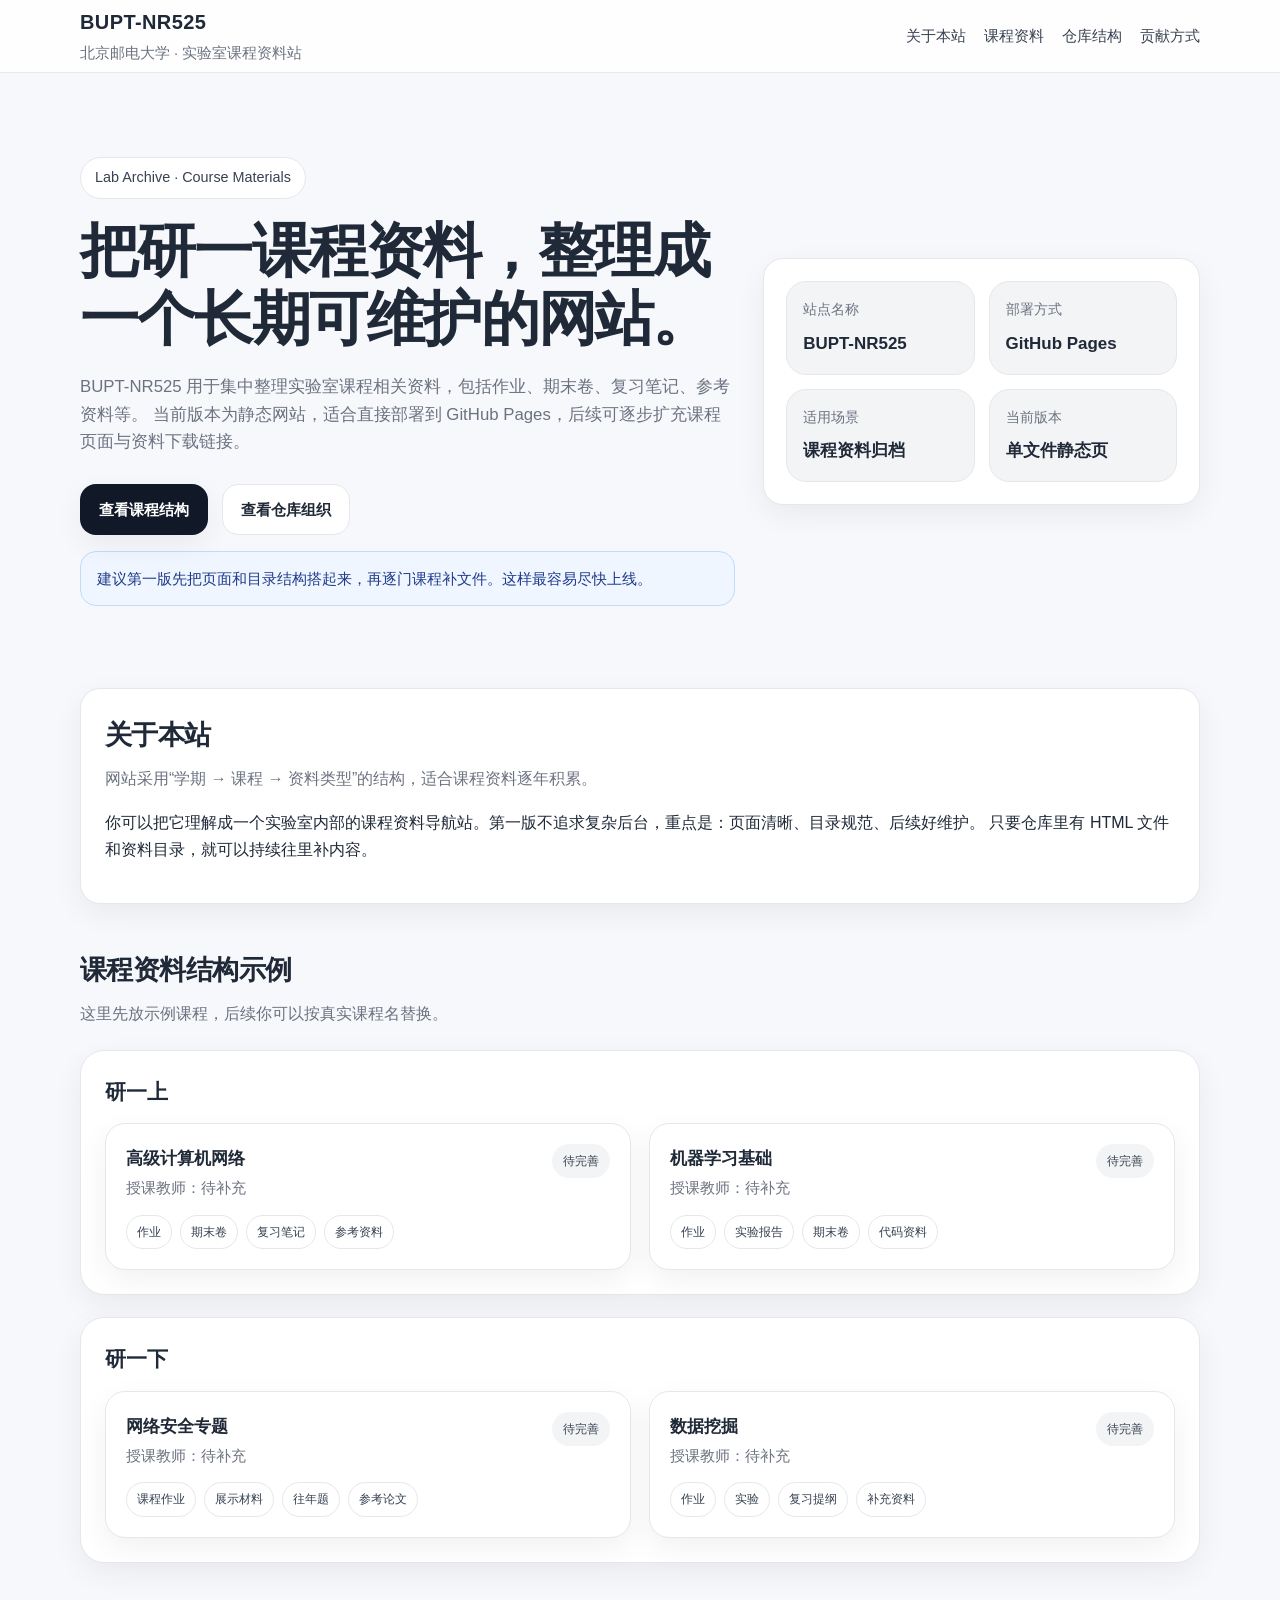
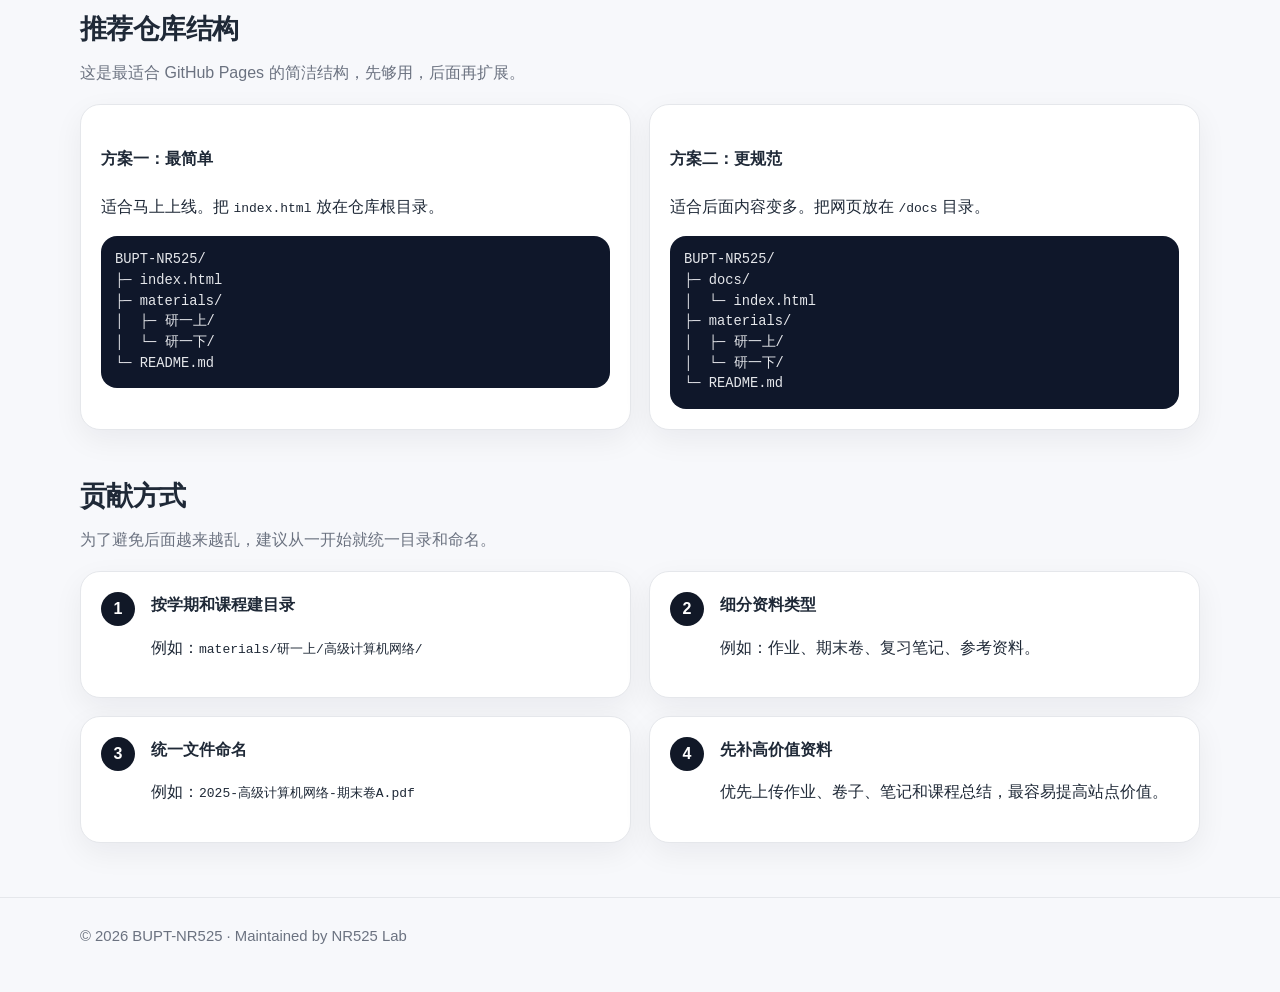
==== docs/index.html @ 80780cf3 "initial commit" ====
<!DOCTYPE html>
<html lang="zh-CN">
<head>
  <meta charset="UTF-8" />
  <meta name="viewport" content="width=device-width, initial-scale=1.0" />
  <title>BUPT-NR525 | 实验室课程资料站</title>
  <meta name="description" content="BUPT-NR525，北京邮电大学实验室课程资料归档站，收录研一课程作业、期末卷、复习笔记与参考资料。" />
  <style>
    :root {
      --bg: #f7f8fb;
      --card: #ffffff;
      --text: #1f2937;
      --muted: #6b7280;
      --line: #e5e7eb;
      --brand: #111827;
      --brand-soft: #f3f4f6;
      --accent: #2563eb;
      --shadow: 0 10px 30px rgba(15, 23, 42, 0.06);
      --radius: 20px;
      --max: 1120px;
    }

    * { box-sizing: border-box; }
    html { scroll-behavior: smooth; }
    body {
      margin: 0;
      font-family: "Inter", "PingFang SC", "Microsoft YaHei", sans-serif;
      background: var(--bg);
      color: var(--text);
      line-height: 1.65;
    }

    a { color: inherit; text-decoration: none; }
    img { max-width: 100%; display: block; }

    .container {
      width: min(var(--max), calc(100% - 32px));
      margin: 0 auto;
    }

    .site-header {
      position: sticky;
      top: 0;
      z-index: 100;
      backdrop-filter: blur(12px);
      background: rgba(255,255,255,0.85);
      border-bottom: 1px solid rgba(229,231,235,0.9);
    }

    .header-inner {
      display: flex;
      justify-content: space-between;
      align-items: center;
      min-height: 72px;
      gap: 20px;
    }

    .brand {
      display: flex;
      flex-direction: column;
      gap: 2px;
    }

    .brand-title {
      margin: 0;
      font-size: 1.25rem;
      font-weight: 800;
      letter-spacing: 0.02em;
    }

    .brand-subtitle {
      margin: 0;
      font-size: 0.92rem;
      color: var(--muted);
    }

    .nav {
      display: flex;
      align-items: center;
      gap: 18px;
      color: #374151;
      font-size: 0.95rem;
    }

    .nav a:hover { color: var(--accent); }

    .hero {
      padding: 84px 0 56px;
    }

    .hero-grid {
      display: grid;
      grid-template-columns: 1.2fr 0.8fr;
      gap: 28px;
      align-items: center;
    }

    .badge {
      display: inline-flex;
      align-items: center;
      gap: 8px;
      padding: 8px 14px;
      border: 1px solid var(--line);
      border-radius: 999px;
      background: #fff;
      color: #374151;
      font-size: 0.9rem;
    }

    .hero h2 {
      margin: 18px 0 0;
      font-size: clamp(2rem, 5vw, 3.7rem);
      line-height: 1.15;
      letter-spacing: -0.03em;
    }

    .hero p {
      margin: 20px 0 0;
      color: var(--muted);
      font-size: 1.05rem;
      max-width: 720px;
    }

    .hero-actions {
      display: flex;
      flex-wrap: wrap;
      gap: 14px;
      margin-top: 28px;
    }

    .btn {
      display: inline-flex;
      align-items: center;
      justify-content: center;
      padding: 12px 18px;
      border-radius: 16px;
      font-weight: 700;
      font-size: 0.95rem;
      transition: transform 0.2s ease, background 0.2s ease, color 0.2s ease;
      border: 1px solid transparent;
    }

    .btn:hover { transform: translateY(-1px); }
    .btn-primary {
      background: var(--brand);
      color: #fff;
      box-shadow: var(--shadow);
    }
    .btn-secondary {
      background: #fff;
      color: var(--text);
      border-color: var(--line);
    }

    .summary-card,
    .section-card,
    .course-card,
    .step-card,
    .stat-card,
    .repo-card {
      background: var(--card);
      border: 1px solid var(--line);
      border-radius: var(--radius);
      box-shadow: var(--shadow);
    }

    .summary-card {
      padding: 22px;
    }

    .summary-grid {
      display: grid;
      grid-template-columns: repeat(2, 1fr);
      gap: 14px;
    }

    .stat-card {
      padding: 16px;
      background: var(--brand-soft);
      box-shadow: none;
    }

    .stat-label {
      color: var(--muted);
      font-size: 0.9rem;
    }

    .stat-value {
      margin-top: 8px;
      font-weight: 800;
      font-size: 1.06rem;
    }

    section {
      padding: 26px 0 18px;
    }

    .section-heading {
      margin-bottom: 18px;
    }

    .section-heading h3 {
      margin: 0;
      font-size: 1.7rem;
      letter-spacing: -0.02em;
    }

    .section-heading p {
      margin: 8px 0 0;
      color: var(--muted);
    }

    .section-card {
      padding: 24px;
    }

    .semester-block {
      margin-top: 22px;
      padding: 24px;
      background: #fff;
      border: 1px solid var(--line);
      border-radius: 24px;
      box-shadow: var(--shadow);
    }

    .semester-title {
      margin: 0 0 14px;
      font-size: 1.3rem;
      font-weight: 800;
    }

    .courses-grid {
      display: grid;
      grid-template-columns: repeat(2, minmax(0, 1fr));
      gap: 18px;
    }

    .course-card {
      padding: 20px;
    }

    .course-top {
      display: flex;
      justify-content: space-between;
      gap: 12px;
      align-items: flex-start;
    }

    .course-title {
      margin: 0;
      font-size: 1.08rem;
      font-weight: 800;
    }

    .course-meta {
      margin: 4px 0 0;
      color: var(--muted);
      font-size: 0.92rem;
    }

    .tag {
      display: inline-flex;
      align-items: center;
      padding: 6px 10px;
      border-radius: 999px;
      font-size: 0.78rem;
      border: 1px solid var(--line);
      background: #fff;
      color: #374151;
    }

    .tag-soft {
      background: var(--brand-soft);
      border-color: transparent;
    }

    .tags {
      display: flex;
      flex-wrap: wrap;
      gap: 8px;
      margin-top: 14px;
    }

    .repo-grid,
    .steps-grid {
      display: grid;
      grid-template-columns: repeat(2, minmax(0, 1fr));
      gap: 18px;
    }

    .repo-card,
    .step-card {
      padding: 20px;
    }

    .repo-card pre {
      margin: 14px 0 0;
      overflow: auto;
      padding: 14px;
      background: #0f172a;
      color: #e5e7eb;
      border-radius: 16px;
      font-size: 0.86rem;
      line-height: 1.5;
    }

    .step-card {
      display: flex;
      gap: 16px;
      align-items: flex-start;
    }

    .step-number {
      width: 34px;
      height: 34px;
      border-radius: 999px;
      display: flex;
      align-items: center;
      justify-content: center;
      background: var(--brand);
      color: #fff;
      font-weight: 800;
      flex-shrink: 0;
    }

    .footer {
      border-top: 1px solid var(--line);
      margin-top: 36px;
      padding: 26px 0 44px;
      color: var(--muted);
      font-size: 0.93rem;
    }

    .notice {
      margin-top: 16px;
      padding: 14px 16px;
      border-radius: 16px;
      background: #eff6ff;
      border: 1px solid #bfdbfe;
      color: #1e3a8a;
      font-size: 0.95rem;
    }

    @media (max-width: 900px) {
      .hero-grid,
      .courses-grid,
      .repo-grid,
      .steps-grid,
      .summary-grid {
        grid-template-columns: 1fr;
      }

      .nav {
        display: none;
      }

      .hero {
        padding-top: 56px;
      }
    }
  </style>
</head>
<body>
  <header class="site-header">
    <div class="container header-inner">
      <div class="brand">
        <h1 class="brand-title">BUPT-NR525</h1>
        <p class="brand-subtitle">北京邮电大学 · 实验室课程资料站</p>
      </div>
      <nav class="nav">
        <a href="#about">关于本站</a>
        <a href="#courses">课程资料</a>
        <a href="#repo">仓库结构</a>
        <a href="#contribute">贡献方式</a>
      </nav>
    </div>
  </header>

  <main>
    <section class="hero">
      <div class="container hero-grid">
        <div>
          <span class="badge">Lab Archive · Course Materials</span>
          <h2>把研一课程资料，整理成一个长期可维护的网站。</h2>
          <p>
            BUPT-NR525 用于集中整理实验室课程相关资料，包括作业、期末卷、复习笔记、参考资料等。
            当前版本为静态网站，适合直接部署到 GitHub Pages，后续可逐步扩充课程页面与资料下载链接。
          </p>
          <div class="hero-actions">
            <a class="btn btn-primary" href="#courses">查看课程结构</a>
            <a class="btn btn-secondary" href="#repo">查看仓库组织</a>
          </div>
          <div class="notice">
            建议第一版先把页面和目录结构搭起来，再逐门课程补文件。这样最容易尽快上线。
          </div>
        </div>

        <div class="summary-card">
          <div class="summary-grid">
            <div class="stat-card">
              <div class="stat-label">站点名称</div>
              <div class="stat-value">BUPT-NR525</div>
            </div>
            <div class="stat-card">
              <div class="stat-label">部署方式</div>
              <div class="stat-value">GitHub Pages</div>
            </div>
            <div class="stat-card">
              <div class="stat-label">适用场景</div>
              <div class="stat-value">课程资料归档</div>
            </div>
            <div class="stat-card">
              <div class="stat-label">当前版本</div>
              <div class="stat-value">单文件静态页</div>
            </div>
          </div>
        </div>
      </div>
    </section>

    <section id="about">
      <div class="container">
        <div class="section-card">
          <div class="section-heading">
            <h3>关于本站</h3>
            <p>网站采用“学期 → 课程 → 资料类型”的结构，适合课程资料逐年积累。</p>
          </div>
          <p>
            你可以把它理解成一个实验室内部的课程资料导航站。第一版不追求复杂后台，重点是：页面清晰、目录规范、后续好维护。
            只要仓库里有 HTML 文件和资料目录，就可以持续往里补内容。
          </p>
        </div>
      </div>
    </section>

    <section id="courses">
      <div class="container">
        <div class="section-heading">
          <h3>课程资料结构示例</h3>
          <p>这里先放示例课程，后续你可以按真实课程名替换。</p>
        </div>

        <div class="semester-block">
          <h4 class="semester-title">研一上</h4>
          <div class="courses-grid">
            <article class="course-card">
              <div class="course-top">
                <div>
                  <h5 class="course-title">高级计算机网络</h5>
                  <p class="course-meta">授课教师：待补充</p>
                </div>
                <span class="tag tag-soft">待完善</span>
              </div>
              <div class="tags">
                <span class="tag">作业</span>
                <span class="tag">期末卷</span>
                <span class="tag">复习笔记</span>
                <span class="tag">参考资料</span>
              </div>
            </article>

            <article class="course-card">
              <div class="course-top">
                <div>
                  <h5 class="course-title">机器学习基础</h5>
                  <p class="course-meta">授课教师：待补充</p>
                </div>
                <span class="tag tag-soft">待完善</span>
              </div>
              <div class="tags">
                <span class="tag">作业</span>
                <span class="tag">实验报告</span>
                <span class="tag">期末卷</span>
                <span class="tag">代码资料</span>
              </div>
            </article>
          </div>
        </div>

        <div class="semester-block">
          <h4 class="semester-title">研一下</h4>
          <div class="courses-grid">
            <article class="course-card">
              <div class="course-top">
                <div>
                  <h5 class="course-title">网络安全专题</h5>
                  <p class="course-meta">授课教师：待补充</p>
                </div>
                <span class="tag tag-soft">待完善</span>
              </div>
              <div class="tags">
                <span class="tag">课程作业</span>
                <span class="tag">展示材料</span>
                <span class="tag">往年题</span>
                <span class="tag">参考论文</span>
              </div>
            </article>

            <article class="course-card">
              <div class="course-top">
                <div>
                  <h5 class="course-title">数据挖掘</h5>
                  <p class="course-meta">授课教师：待补充</p>
                </div>
                <span class="tag tag-soft">待完善</span>
              </div>
              <div class="tags">
                <span class="tag">作业</span>
                <span class="tag">实验</span>
                <span class="tag">复习提纲</span>
                <span class="tag">补充资料</span>
              </div>
            </article>
          </div>
        </div>
      </div>
    </section>

    <section id="repo">
      <div class="container">
        <div class="section-heading">
          <h3>推荐仓库结构</h3>
          <p>这是最适合 GitHub Pages 的简洁结构，先够用，后面再扩展。</p>
        </div>

        <div class="repo-grid">
          <div class="repo-card">
            <h4>方案一：最简单</h4>
            <p>适合马上上线。把 <code>index.html</code> 放在仓库根目录。</p>
            <pre>BUPT-NR525/
├─ index.html
├─ materials/
│  ├─ 研一上/
│  └─ 研一下/
└─ README.md</pre>
          </div>

          <div class="repo-card">
            <h4>方案二：更规范</h4>
            <p>适合后面内容变多。把网页放在 <code>/docs</code> 目录。</p>
            <pre>BUPT-NR525/
├─ docs/
│  └─ index.html
├─ materials/
│  ├─ 研一上/
│  └─ 研一下/
└─ README.md</pre>
          </div>
        </div>
      </div>
    </section>

    <section id="contribute">
      <div class="container">
        <div class="section-heading">
          <h3>贡献方式</h3>
          <p>为了避免后面越来越乱，建议从一开始就统一目录和命名。</p>
        </div>

        <div class="steps-grid">
          <div class="step-card">
            <div class="step-number">1</div>
            <div>
              <strong>按学期和课程建目录</strong>
              <p>例如：<code>materials/研一上/高级计算机网络/</code></p>
            </div>
          </div>

          <div class="step-card">
            <div class="step-number">2</div>
            <div>
              <strong>细分资料类型</strong>
              <p>例如：作业、期末卷、复习笔记、参考资料。</p>
            </div>
          </div>

          <div class="step-card">
            <div class="step-number">3</div>
            <div>
              <strong>统一文件命名</strong>
              <p>例如：<code>2025-高级计算机网络-期末卷A.pdf</code></p>
            </div>
          </div>

          <div class="step-card">
            <div class="step-number">4</div>
            <div>
              <strong>先补高价值资料</strong>
              <p>优先上传作业、卷子、笔记和课程总结，最容易提高站点价值。</p>
            </div>
          </div>
        </div>
      </div>
    </section>
  </main>

  <footer class="footer">
    <div class="container">© 2026 BUPT-NR525 · Maintained by NR525 Lab</div>
  </footer>
</body>
</html>
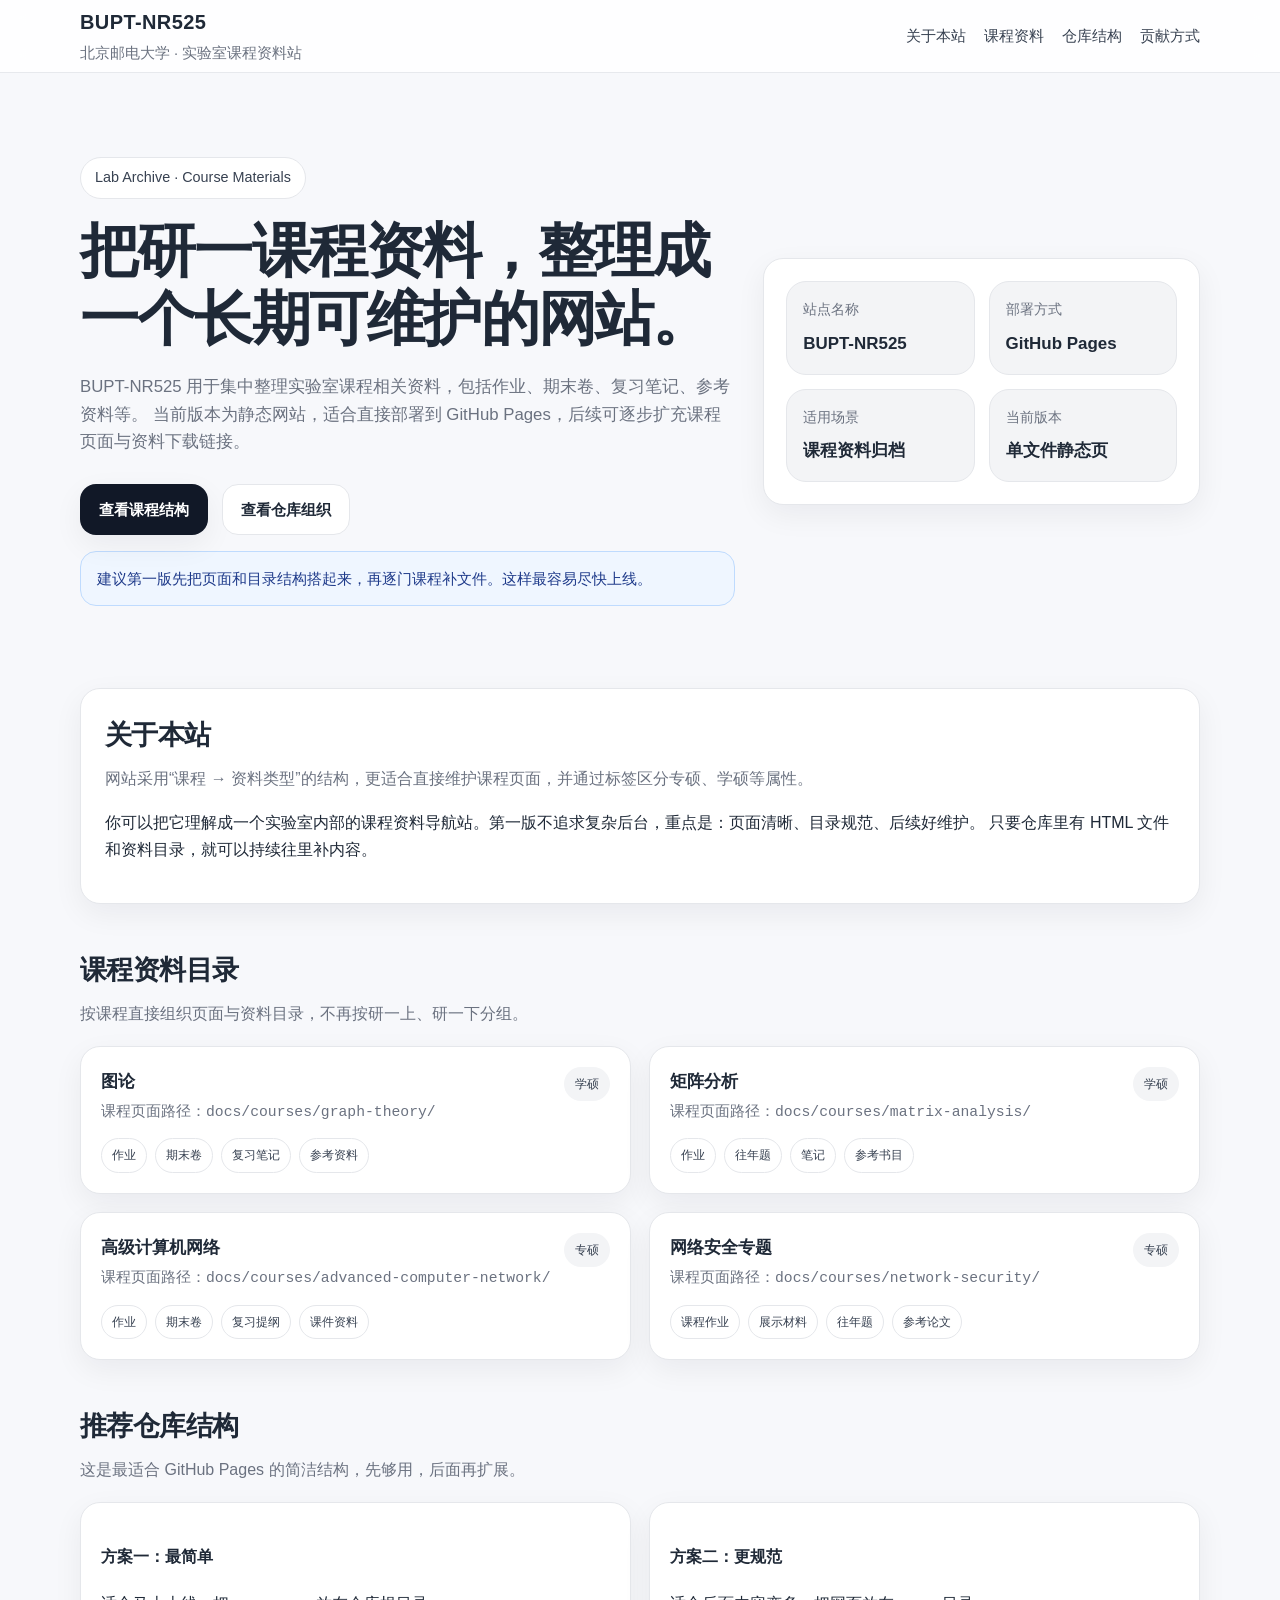
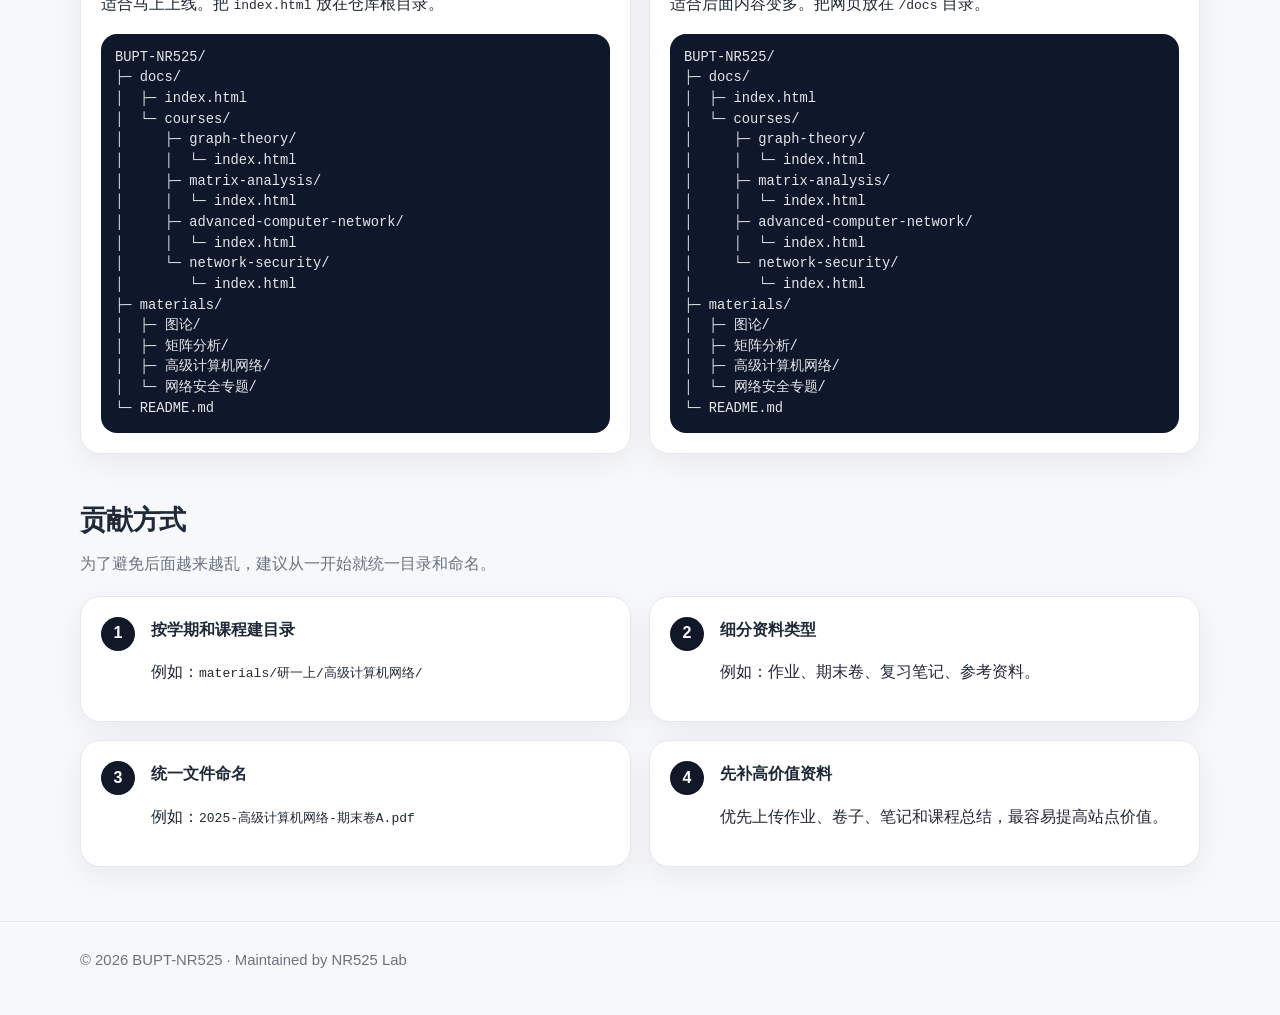
==== commit e4bde11a: "edit the index" ====
--- a/docs/index.html
+++ b/docs/index.html
@@ -423,7 +423,7 @@
         <div class="section-card">
           <div class="section-heading">
             <h3>关于本站</h3>
-            <p>网站采用“学期 → 课程 → 资料类型”的结构，适合课程资料逐年积累。</p>
+            <p>网站采用“课程 → 资料类型”的结构，更适合直接维护课程页面，并通过标签区分专硕、学硕等属性。</p>
           </div>
           <p>
             你可以把它理解成一个实验室内部的课程资料导航站。第一版不追求复杂后台，重点是：页面清晰、目录规范、后续好维护。
@@ -436,82 +436,74 @@
     <section id="courses">
       <div class="container">
         <div class="section-heading">
-          <h3>课程资料结构示例</h3>
-          <p>这里先放示例课程，后续你可以按真实课程名替换。</p>
-        </div>
-
-        <div class="semester-block">
-          <h4 class="semester-title">研一上</h4>
-          <div class="courses-grid">
-            <article class="course-card">
-              <div class="course-top">
-                <div>
-                  <h5 class="course-title">高级计算机网络</h5>
-                  <p class="course-meta">授课教师：待补充</p>
-                </div>
-                <span class="tag tag-soft">待完善</span>
+          <h3>课程资料目录</h3>
+          <p>按课程直接组织页面与资料目录，不再按研一上、研一下分组。</p>
+        </div>
+
+        <div class="courses-grid">
+          <article class="course-card">
+            <div class="course-top">
+              <div>
+                <h5 class="course-title">图论</h5>
+                <p class="course-meta">课程页面路径：<code>docs/courses/graph-theory/</code></p>
               </div>
-              <div class="tags">
-                <span class="tag">作业</span>
-                <span class="tag">期末卷</span>
-                <span class="tag">复习笔记</span>
-                <span class="tag">参考资料</span>
+              <span class="tag tag-soft">学硕</span>
+            </div>
+            <div class="tags">
+              <span class="tag">作业</span>
+              <span class="tag">期末卷</span>
+              <span class="tag">复习笔记</span>
+              <span class="tag">参考资料</span>
+            </div>
+          </article>
+
+          <article class="course-card">
+            <div class="course-top">
+              <div>
+                <h5 class="course-title">矩阵分析</h5>
+                <p class="course-meta">课程页面路径：<code>docs/courses/matrix-analysis/</code></p>
               </div>
-            </article>
-
-            <article class="course-card">
-              <div class="course-top">
-                <div>
-                  <h5 class="course-title">机器学习基础</h5>
-                  <p class="course-meta">授课教师：待补充</p>
-                </div>
-                <span class="tag tag-soft">待完善</span>
+              <span class="tag tag-soft">学硕</span>
+            </div>
+            <div class="tags">
+              <span class="tag">作业</span>
+              <span class="tag">往年题</span>
+              <span class="tag">笔记</span>
+              <span class="tag">参考书目</span>
+            </div>
+          </article>
+
+          <article class="course-card">
+            <div class="course-top">
+              <div>
+                <h5 class="course-title">高级计算机网络</h5>
+                <p class="course-meta">课程页面路径：<code>docs/courses/advanced-computer-network/</code></p>
               </div>
-              <div class="tags">
-                <span class="tag">作业</span>
-                <span class="tag">实验报告</span>
-                <span class="tag">期末卷</span>
-                <span class="tag">代码资料</span>
+              <span class="tag tag-soft">专硕</span>
+            </div>
+            <div class="tags">
+              <span class="tag">作业</span>
+              <span class="tag">期末卷</span>
+              <span class="tag">复习提纲</span>
+              <span class="tag">课件资料</span>
+            </div>
+          </article>
+
+          <article class="course-card">
+            <div class="course-top">
+              <div>
+                <h5 class="course-title">网络安全专题</h5>
+                <p class="course-meta">课程页面路径：<code>docs/courses/network-security/</code></p>
               </div>
-            </article>
-          </div>
-        </div>
-
-        <div class="semester-block">
-          <h4 class="semester-title">研一下</h4>
-          <div class="courses-grid">
-            <article class="course-card">
-              <div class="course-top">
-                <div>
-                  <h5 class="course-title">网络安全专题</h5>
-                  <p class="course-meta">授课教师：待补充</p>
-                </div>
-                <span class="tag tag-soft">待完善</span>
-              </div>
-              <div class="tags">
-                <span class="tag">课程作业</span>
-                <span class="tag">展示材料</span>
-                <span class="tag">往年题</span>
-                <span class="tag">参考论文</span>
-              </div>
-            </article>
-
-            <article class="course-card">
-              <div class="course-top">
-                <div>
-                  <h5 class="course-title">数据挖掘</h5>
-                  <p class="course-meta">授课教师：待补充</p>
-                </div>
-                <span class="tag tag-soft">待完善</span>
-              </div>
-              <div class="tags">
-                <span class="tag">作业</span>
-                <span class="tag">实验</span>
-                <span class="tag">复习提纲</span>
-                <span class="tag">补充资料</span>
-              </div>
-            </article>
-          </div>
+              <span class="tag tag-soft">专硕</span>
+            </div>
+            <div class="tags">
+              <span class="tag">课程作业</span>
+              <span class="tag">展示材料</span>
+              <span class="tag">往年题</span>
+              <span class="tag">参考论文</span>
+            </div>
+          </article>
         </div>
       </div>
     </section>
@@ -528,10 +520,22 @@
             <h4>方案一：最简单</h4>
             <p>适合马上上线。把 <code>index.html</code> 放在仓库根目录。</p>
             <pre>BUPT-NR525/
-├─ index.html
+├─ docs/
+│  ├─ index.html
+│  └─ courses/
+│     ├─ graph-theory/
+│     │  └─ index.html
+│     ├─ matrix-analysis/
+│     │  └─ index.html
+│     ├─ advanced-computer-network/
+│     │  └─ index.html
+│     └─ network-security/
+│        └─ index.html
 ├─ materials/
-│  ├─ 研一上/
-│  └─ 研一下/
+│  ├─ 图论/
+│  ├─ 矩阵分析/
+│  ├─ 高级计算机网络/
+│  └─ 网络安全专题/
 └─ README.md</pre>
           </div>
 
@@ -540,10 +544,21 @@
             <p>适合后面内容变多。把网页放在 <code>/docs</code> 目录。</p>
             <pre>BUPT-NR525/
 ├─ docs/
-│  └─ index.html
+│  ├─ index.html
+│  └─ courses/
+│     ├─ graph-theory/
+│     │  └─ index.html
+│     ├─ matrix-analysis/
+│     │  └─ index.html
+│     ├─ advanced-computer-network/
+│     │  └─ index.html
+│     └─ network-security/
+│        └─ index.html
 ├─ materials/
-│  ├─ 研一上/
-│  └─ 研一下/
+│  ├─ 图论/
+│  ├─ 矩阵分析/
+│  ├─ 高级计算机网络/
+│  └─ 网络安全专题/
 └─ README.md</pre>
           </div>
         </div>
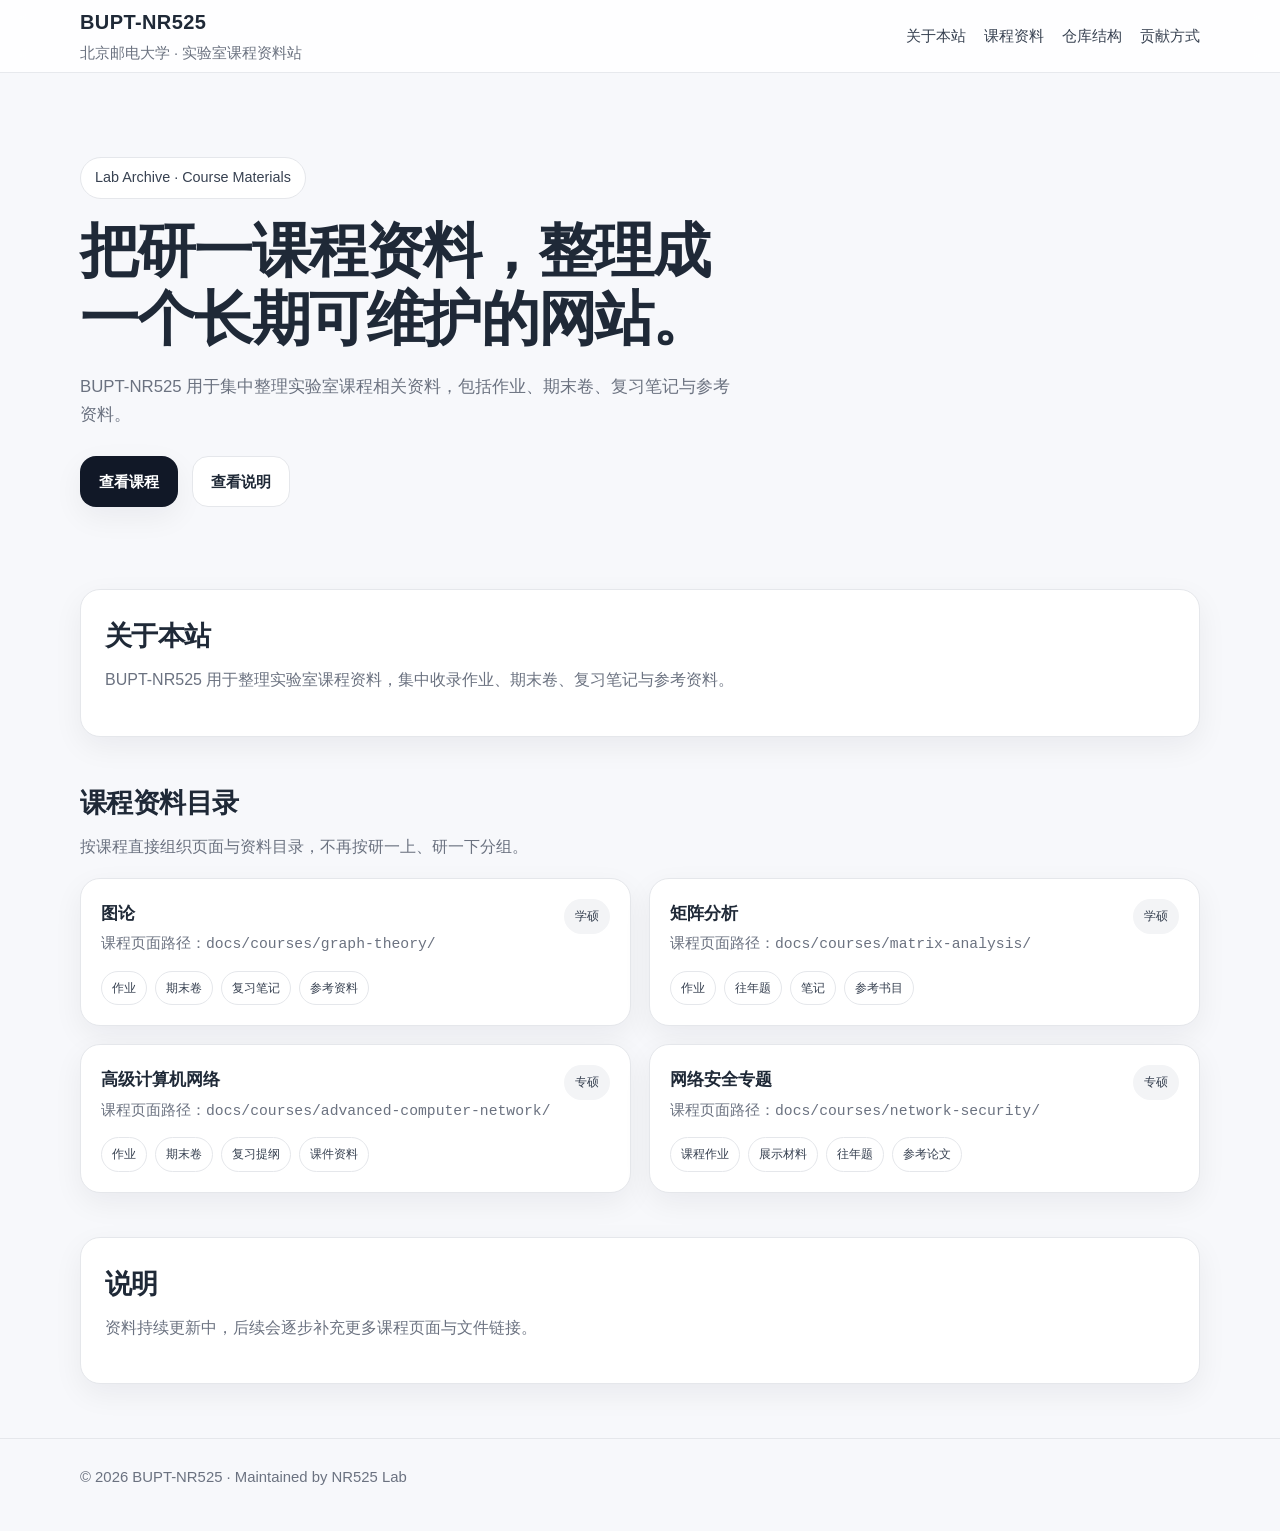
==== commit 1fcdfef2: "简化主页" ====
--- a/docs/index.html
+++ b/docs/index.html
@@ -383,39 +383,16 @@
           <span class="badge">Lab Archive · Course Materials</span>
           <h2>把研一课程资料，整理成一个长期可维护的网站。</h2>
           <p>
-            BUPT-NR525 用于集中整理实验室课程相关资料，包括作业、期末卷、复习笔记、参考资料等。
-            当前版本为静态网站，适合直接部署到 GitHub Pages，后续可逐步扩充课程页面与资料下载链接。
+            BUPT-NR525 用于集中整理实验室课程相关资料，包括作业、期末卷、复习笔记与参考资料。
           </p>
           <div class="hero-actions">
-            <a class="btn btn-primary" href="#courses">查看课程结构</a>
-            <a class="btn btn-secondary" href="#repo">查看仓库组织</a>
+            <a class="btn btn-primary" href="#courses">查看课程</a>
+            <a class="btn btn-secondary" href="#contribute">查看说明</a>
           </div>
-          <div class="notice">
-            建议第一版先把页面和目录结构搭起来，再逐门课程补文件。这样最容易尽快上线。
-          </div>
+          
         </div>
 
-        <div class="summary-card">
-          <div class="summary-grid">
-            <div class="stat-card">
-              <div class="stat-label">站点名称</div>
-              <div class="stat-value">BUPT-NR525</div>
-            </div>
-            <div class="stat-card">
-              <div class="stat-label">部署方式</div>
-              <div class="stat-value">GitHub Pages</div>
-            </div>
-            <div class="stat-card">
-              <div class="stat-label">适用场景</div>
-              <div class="stat-value">课程资料归档</div>
-            </div>
-            <div class="stat-card">
-              <div class="stat-label">当前版本</div>
-              <div class="stat-value">单文件静态页</div>
-            </div>
-          </div>
         </div>
-      </div>
     </section>
 
     <section id="about">
@@ -423,12 +400,8 @@
         <div class="section-card">
           <div class="section-heading">
             <h3>关于本站</h3>
-            <p>网站采用“课程 → 资料类型”的结构，更适合直接维护课程页面，并通过标签区分专硕、学硕等属性。</p>
+            <p>BUPT-NR525 用于整理实验室课程资料，集中收录作业、期末卷、复习笔记与参考资料。</p>
           </div>
-          <p>
-            你可以把它理解成一个实验室内部的课程资料导航站。第一版不追求复杂后台，重点是：页面清晰、目录规范、后续好维护。
-            只要仓库里有 HTML 文件和资料目录，就可以持续往里补内容。
-          </p>
         </div>
       </div>
     </section>
@@ -508,101 +481,12 @@
       </div>
     </section>
 
-    <section id="repo">
-      <div class="container">
-        <div class="section-heading">
-          <h3>推荐仓库结构</h3>
-          <p>这是最适合 GitHub Pages 的简洁结构，先够用，后面再扩展。</p>
-        </div>
-
-        <div class="repo-grid">
-          <div class="repo-card">
-            <h4>方案一：最简单</h4>
-            <p>适合马上上线。把 <code>index.html</code> 放在仓库根目录。</p>
-            <pre>BUPT-NR525/
-├─ docs/
-│  ├─ index.html
-│  └─ courses/
-│     ├─ graph-theory/
-│     │  └─ index.html
-│     ├─ matrix-analysis/
-│     │  └─ index.html
-│     ├─ advanced-computer-network/
-│     │  └─ index.html
-│     └─ network-security/
-│        └─ index.html
-├─ materials/
-│  ├─ 图论/
-│  ├─ 矩阵分析/
-│  ├─ 高级计算机网络/
-│  └─ 网络安全专题/
-└─ README.md</pre>
-          </div>
-
-          <div class="repo-card">
-            <h4>方案二：更规范</h4>
-            <p>适合后面内容变多。把网页放在 <code>/docs</code> 目录。</p>
-            <pre>BUPT-NR525/
-├─ docs/
-│  ├─ index.html
-│  └─ courses/
-│     ├─ graph-theory/
-│     │  └─ index.html
-│     ├─ matrix-analysis/
-│     │  └─ index.html
-│     ├─ advanced-computer-network/
-│     │  └─ index.html
-│     └─ network-security/
-│        └─ index.html
-├─ materials/
-│  ├─ 图论/
-│  ├─ 矩阵分析/
-│  ├─ 高级计算机网络/
-│  └─ 网络安全专题/
-└─ README.md</pre>
-          </div>
-        </div>
-      </div>
-    </section>
-
     <section id="contribute">
       <div class="container">
-        <div class="section-heading">
-          <h3>贡献方式</h3>
-          <p>为了避免后面越来越乱，建议从一开始就统一目录和命名。</p>
-        </div>
-
-        <div class="steps-grid">
-          <div class="step-card">
-            <div class="step-number">1</div>
-            <div>
-              <strong>按学期和课程建目录</strong>
-              <p>例如：<code>materials/研一上/高级计算机网络/</code></p>
-            </div>
-          </div>
-
-          <div class="step-card">
-            <div class="step-number">2</div>
-            <div>
-              <strong>细分资料类型</strong>
-              <p>例如：作业、期末卷、复习笔记、参考资料。</p>
-            </div>
-          </div>
-
-          <div class="step-card">
-            <div class="step-number">3</div>
-            <div>
-              <strong>统一文件命名</strong>
-              <p>例如：<code>2025-高级计算机网络-期末卷A.pdf</code></p>
-            </div>
-          </div>
-
-          <div class="step-card">
-            <div class="step-number">4</div>
-            <div>
-              <strong>先补高价值资料</strong>
-              <p>优先上传作业、卷子、笔记和课程总结，最容易提高站点价值。</p>
-            </div>
+        <div class="section-card">
+          <div class="section-heading">
+            <h3>说明</h3>
+            <p>资料持续更新中，后续会逐步补充更多课程页面与文件链接。</p>
           </div>
         </div>
       </div>
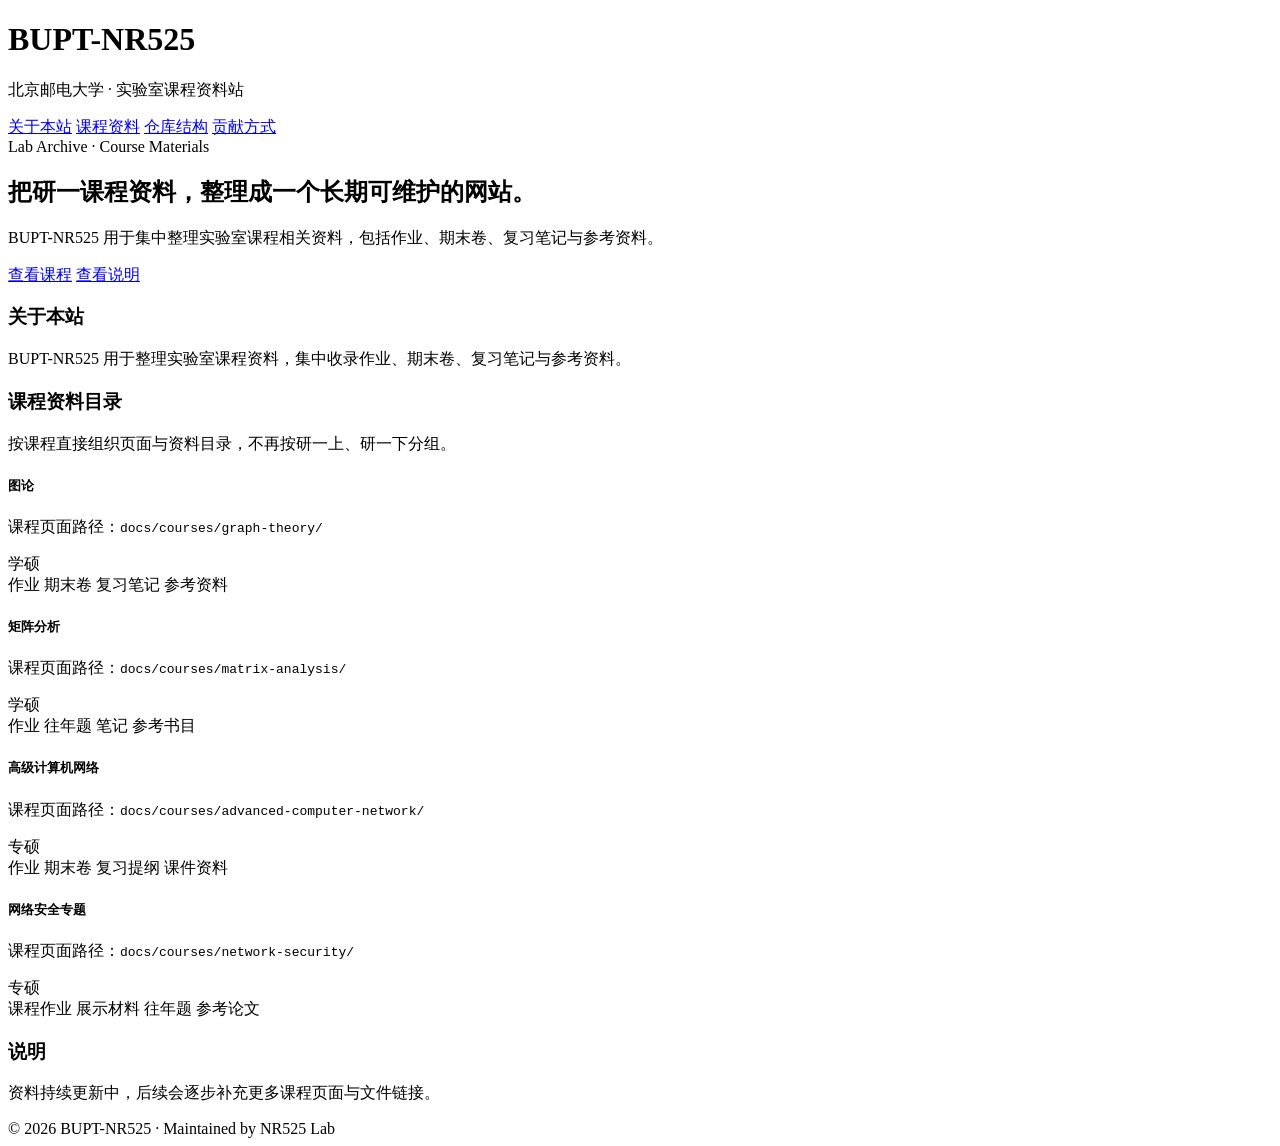
==== commit 13864432: "修改主页" ====
--- a/docs/index.html
+++ b/docs/index.html
@@ -5,360 +5,7 @@
   <meta name="viewport" content="width=device-width, initial-scale=1.0" />
   <title>BUPT-NR525 | 实验室课程资料站</title>
   <meta name="description" content="BUPT-NR525，北京邮电大学实验室课程资料归档站，收录研一课程作业、期末卷、复习笔记与参考资料。" />
-  <style>
-    :root {
-      --bg: #f7f8fb;
-      --card: #ffffff;
-      --text: #1f2937;
-      --muted: #6b7280;
-      --line: #e5e7eb;
-      --brand: #111827;
-      --brand-soft: #f3f4f6;
-      --accent: #2563eb;
-      --shadow: 0 10px 30px rgba(15, 23, 42, 0.06);
-      --radius: 20px;
-      --max: 1120px;
-    }
-
-    * { box-sizing: border-box; }
-    html { scroll-behavior: smooth; }
-    body {
-      margin: 0;
-      font-family: "Inter", "PingFang SC", "Microsoft YaHei", sans-serif;
-      background: var(--bg);
-      color: var(--text);
-      line-height: 1.65;
-    }
-
-    a { color: inherit; text-decoration: none; }
-    img { max-width: 100%; display: block; }
-
-    .container {
-      width: min(var(--max), calc(100% - 32px));
-      margin: 0 auto;
-    }
-
-    .site-header {
-      position: sticky;
-      top: 0;
-      z-index: 100;
-      backdrop-filter: blur(12px);
-      background: rgba(255,255,255,0.85);
-      border-bottom: 1px solid rgba(229,231,235,0.9);
-    }
-
-    .header-inner {
-      display: flex;
-      justify-content: space-between;
-      align-items: center;
-      min-height: 72px;
-      gap: 20px;
-    }
-
-    .brand {
-      display: flex;
-      flex-direction: column;
-      gap: 2px;
-    }
-
-    .brand-title {
-      margin: 0;
-      font-size: 1.25rem;
-      font-weight: 800;
-      letter-spacing: 0.02em;
-    }
-
-    .brand-subtitle {
-      margin: 0;
-      font-size: 0.92rem;
-      color: var(--muted);
-    }
-
-    .nav {
-      display: flex;
-      align-items: center;
-      gap: 18px;
-      color: #374151;
-      font-size: 0.95rem;
-    }
-
-    .nav a:hover { color: var(--accent); }
-
-    .hero {
-      padding: 84px 0 56px;
-    }
-
-    .hero-grid {
-      display: grid;
-      grid-template-columns: 1.2fr 0.8fr;
-      gap: 28px;
-      align-items: center;
-    }
-
-    .badge {
-      display: inline-flex;
-      align-items: center;
-      gap: 8px;
-      padding: 8px 14px;
-      border: 1px solid var(--line);
-      border-radius: 999px;
-      background: #fff;
-      color: #374151;
-      font-size: 0.9rem;
-    }
-
-    .hero h2 {
-      margin: 18px 0 0;
-      font-size: clamp(2rem, 5vw, 3.7rem);
-      line-height: 1.15;
-      letter-spacing: -0.03em;
-    }
-
-    .hero p {
-      margin: 20px 0 0;
-      color: var(--muted);
-      font-size: 1.05rem;
-      max-width: 720px;
-    }
-
-    .hero-actions {
-      display: flex;
-      flex-wrap: wrap;
-      gap: 14px;
-      margin-top: 28px;
-    }
-
-    .btn {
-      display: inline-flex;
-      align-items: center;
-      justify-content: center;
-      padding: 12px 18px;
-      border-radius: 16px;
-      font-weight: 700;
-      font-size: 0.95rem;
-      transition: transform 0.2s ease, background 0.2s ease, color 0.2s ease;
-      border: 1px solid transparent;
-    }
-
-    .btn:hover { transform: translateY(-1px); }
-    .btn-primary {
-      background: var(--brand);
-      color: #fff;
-      box-shadow: var(--shadow);
-    }
-    .btn-secondary {
-      background: #fff;
-      color: var(--text);
-      border-color: var(--line);
-    }
-
-    .summary-card,
-    .section-card,
-    .course-card,
-    .step-card,
-    .stat-card,
-    .repo-card {
-      background: var(--card);
-      border: 1px solid var(--line);
-      border-radius: var(--radius);
-      box-shadow: var(--shadow);
-    }
-
-    .summary-card {
-      padding: 22px;
-    }
-
-    .summary-grid {
-      display: grid;
-      grid-template-columns: repeat(2, 1fr);
-      gap: 14px;
-    }
-
-    .stat-card {
-      padding: 16px;
-      background: var(--brand-soft);
-      box-shadow: none;
-    }
-
-    .stat-label {
-      color: var(--muted);
-      font-size: 0.9rem;
-    }
-
-    .stat-value {
-      margin-top: 8px;
-      font-weight: 800;
-      font-size: 1.06rem;
-    }
-
-    section {
-      padding: 26px 0 18px;
-    }
-
-    .section-heading {
-      margin-bottom: 18px;
-    }
-
-    .section-heading h3 {
-      margin: 0;
-      font-size: 1.7rem;
-      letter-spacing: -0.02em;
-    }
-
-    .section-heading p {
-      margin: 8px 0 0;
-      color: var(--muted);
-    }
-
-    .section-card {
-      padding: 24px;
-    }
-
-    .semester-block {
-      margin-top: 22px;
-      padding: 24px;
-      background: #fff;
-      border: 1px solid var(--line);
-      border-radius: 24px;
-      box-shadow: var(--shadow);
-    }
-
-    .semester-title {
-      margin: 0 0 14px;
-      font-size: 1.3rem;
-      font-weight: 800;
-    }
-
-    .courses-grid {
-      display: grid;
-      grid-template-columns: repeat(2, minmax(0, 1fr));
-      gap: 18px;
-    }
-
-    .course-card {
-      padding: 20px;
-    }
-
-    .course-top {
-      display: flex;
-      justify-content: space-between;
-      gap: 12px;
-      align-items: flex-start;
-    }
-
-    .course-title {
-      margin: 0;
-      font-size: 1.08rem;
-      font-weight: 800;
-    }
-
-    .course-meta {
-      margin: 4px 0 0;
-      color: var(--muted);
-      font-size: 0.92rem;
-    }
-
-    .tag {
-      display: inline-flex;
-      align-items: center;
-      padding: 6px 10px;
-      border-radius: 999px;
-      font-size: 0.78rem;
-      border: 1px solid var(--line);
-      background: #fff;
-      color: #374151;
-    }
-
-    .tag-soft {
-      background: var(--brand-soft);
-      border-color: transparent;
-    }
-
-    .tags {
-      display: flex;
-      flex-wrap: wrap;
-      gap: 8px;
-      margin-top: 14px;
-    }
-
-    .repo-grid,
-    .steps-grid {
-      display: grid;
-      grid-template-columns: repeat(2, minmax(0, 1fr));
-      gap: 18px;
-    }
-
-    .repo-card,
-    .step-card {
-      padding: 20px;
-    }
-
-    .repo-card pre {
-      margin: 14px 0 0;
-      overflow: auto;
-      padding: 14px;
-      background: #0f172a;
-      color: #e5e7eb;
-      border-radius: 16px;
-      font-size: 0.86rem;
-      line-height: 1.5;
-    }
-
-    .step-card {
-      display: flex;
-      gap: 16px;
-      align-items: flex-start;
-    }
-
-    .step-number {
-      width: 34px;
-      height: 34px;
-      border-radius: 999px;
-      display: flex;
-      align-items: center;
-      justify-content: center;
-      background: var(--brand);
-      color: #fff;
-      font-weight: 800;
-      flex-shrink: 0;
-    }
-
-    .footer {
-      border-top: 1px solid var(--line);
-      margin-top: 36px;
-      padding: 26px 0 44px;
-      color: var(--muted);
-      font-size: 0.93rem;
-    }
-
-    .notice {
-      margin-top: 16px;
-      padding: 14px 16px;
-      border-radius: 16px;
-      background: #eff6ff;
-      border: 1px solid #bfdbfe;
-      color: #1e3a8a;
-      font-size: 0.95rem;
-    }
-
-    @media (max-width: 900px) {
-      .hero-grid,
-      .courses-grid,
-      .repo-grid,
-      .steps-grid,
-      .summary-grid {
-        grid-template-columns: 1fr;
-      }
-
-      .nav {
-        display: none;
-      }
-
-      .hero {
-        padding-top: 56px;
-      }
-    }
-  </style>
+  <link rel="stylesheet" href="./assets/css/style.css" />
 </head>
 <body>
   <header class="site-header">
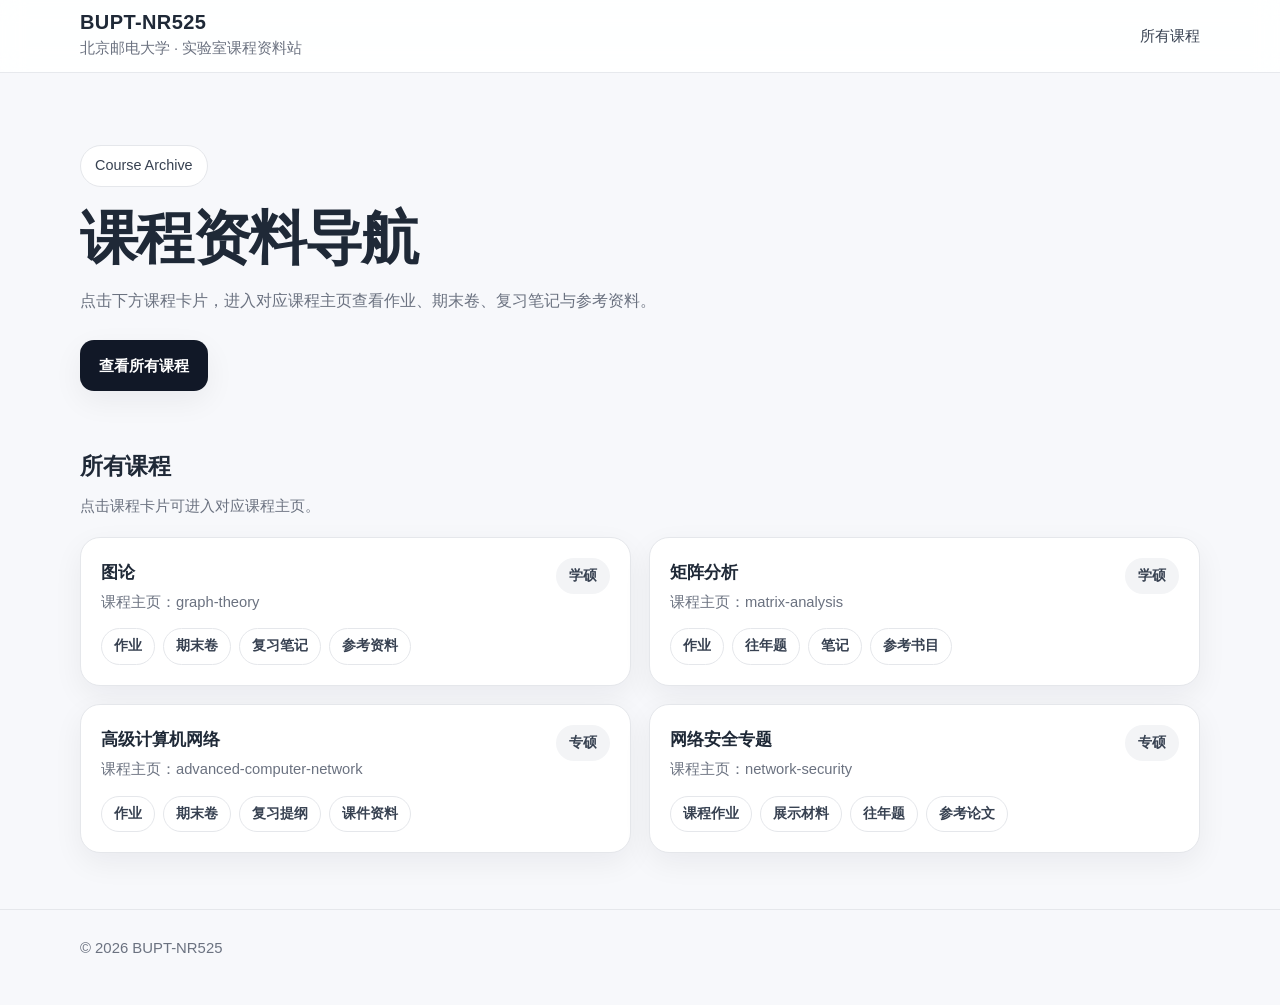
==== commit e9c1e151: "修改主页" ====
--- a/docs/index.html
+++ b/docs/index.html
@@ -4,7 +4,7 @@
   <meta charset="UTF-8" />
   <meta name="viewport" content="width=device-width, initial-scale=1.0" />
   <title>BUPT-NR525 | 实验室课程资料站</title>
-  <meta name="description" content="BUPT-NR525，北京邮电大学实验室课程资料归档站，收录研一课程作业、期末卷、复习笔记与参考资料。" />
+  <meta name="description" content="BUPT-NR525，北京邮电大学实验室课程资料站。" />
   <link rel="stylesheet" href="./assets/css/style.css" />
 </head>
 <body>
@@ -15,10 +15,7 @@
         <p class="brand-subtitle">北京邮电大学 · 实验室课程资料站</p>
       </div>
       <nav class="nav">
-        <a href="#about">关于本站</a>
-        <a href="#courses">课程资料</a>
-        <a href="#repo">仓库结构</a>
-        <a href="#contribute">贡献方式</a>
+        <a href="#courses">所有课程</a>
       </nav>
     </div>
   </header>
@@ -27,27 +24,13 @@
     <section class="hero">
       <div class="container hero-grid">
         <div>
-          <span class="badge">Lab Archive · Course Materials</span>
-          <h2>把研一课程资料，整理成一个长期可维护的网站。</h2>
+          <span class="badge">Course Archive</span>
+          <h2>课程资料导航</h2>
           <p>
-            BUPT-NR525 用于集中整理实验室课程相关资料，包括作业、期末卷、复习笔记与参考资料。
+            点击下方课程卡片，进入对应课程主页查看作业、期末卷、复习笔记与参考资料。
           </p>
           <div class="hero-actions">
-            <a class="btn btn-primary" href="#courses">查看课程</a>
-            <a class="btn btn-secondary" href="#contribute">查看说明</a>
-          </div>
-          
-        </div>
-
-        </div>
-    </section>
-
-    <section id="about">
-      <div class="container">
-        <div class="section-card">
-          <div class="section-heading">
-            <h3>关于本站</h3>
-            <p>BUPT-NR525 用于整理实验室课程资料，集中收录作业、期末卷、复习笔记与参考资料。</p>
+            <a class="btn btn-primary" href="#courses">查看所有课程</a>
           </div>
         </div>
       </div>
@@ -56,16 +39,16 @@
     <section id="courses">
       <div class="container">
         <div class="section-heading">
-          <h3>课程资料目录</h3>
-          <p>按课程直接组织页面与资料目录，不再按研一上、研一下分组。</p>
+          <h3>所有课程</h3>
+          <p>点击课程卡片可进入对应课程主页。</p>
         </div>
 
         <div class="courses-grid">
-          <article class="course-card">
+          <a class="course-card" href="./courses/graph-theory/index.html">
             <div class="course-top">
               <div>
                 <h5 class="course-title">图论</h5>
-                <p class="course-meta">课程页面路径：<code>docs/courses/graph-theory/</code></p>
+                <p class="course-meta">课程主页：graph-theory</p>
               </div>
               <span class="tag tag-soft">学硕</span>
             </div>
@@ -75,13 +58,13 @@
               <span class="tag">复习笔记</span>
               <span class="tag">参考资料</span>
             </div>
-          </article>
+          </a>
 
-          <article class="course-card">
+          <a class="course-card" href="./courses/matrix-analysis/index.html">
             <div class="course-top">
               <div>
                 <h5 class="course-title">矩阵分析</h5>
-                <p class="course-meta">课程页面路径：<code>docs/courses/matrix-analysis/</code></p>
+                <p class="course-meta">课程主页：matrix-analysis</p>
               </div>
               <span class="tag tag-soft">学硕</span>
             </div>
@@ -91,13 +74,13 @@
               <span class="tag">笔记</span>
               <span class="tag">参考书目</span>
             </div>
-          </article>
+          </a>
 
-          <article class="course-card">
+          <a class="course-card" href="./courses/advanced-computer-network/index.html">
             <div class="course-top">
               <div>
                 <h5 class="course-title">高级计算机网络</h5>
-                <p class="course-meta">课程页面路径：<code>docs/courses/advanced-computer-network/</code></p>
+                <p class="course-meta">课程主页：advanced-computer-network</p>
               </div>
               <span class="tag tag-soft">专硕</span>
             </div>
@@ -107,13 +90,13 @@
               <span class="tag">复习提纲</span>
               <span class="tag">课件资料</span>
             </div>
-          </article>
+          </a>
 
-          <article class="course-card">
+          <a class="course-card" href="./courses/network-security/index.html">
             <div class="course-top">
               <div>
                 <h5 class="course-title">网络安全专题</h5>
-                <p class="course-meta">课程页面路径：<code>docs/courses/network-security/</code></p>
+                <p class="course-meta">课程主页：network-security</p>
               </div>
               <span class="tag tag-soft">专硕</span>
             </div>
@@ -123,25 +106,14 @@
               <span class="tag">往年题</span>
               <span class="tag">参考论文</span>
             </div>
-          </article>
-        </div>
-      </div>
-    </section>
-
-    <section id="contribute">
-      <div class="container">
-        <div class="section-card">
-          <div class="section-heading">
-            <h3>说明</h3>
-            <p>资料持续更新中，后续会逐步补充更多课程页面与文件链接。</p>
-          </div>
+          </a>
         </div>
       </div>
     </section>
   </main>
 
   <footer class="footer">
-    <div class="container">© 2026 BUPT-NR525 · Maintained by NR525 Lab</div>
+    <div class="container">© 2026 BUPT-NR525</div>
   </footer>
 </body>
 </html>
--- a/docs/assets/css/style.css
+++ b/docs/assets/css/style.css
@@ -0,0 +1,353 @@
+:root {
+  --bg: #f7f8fb;
+  --card: #ffffff;
+  --text: #1f2937;
+  --muted: #6b7280;
+  --line: #e5e7eb;
+  --brand: #111827;
+  --soft: #f3f4f6;
+  --shadow: 0 10px 30px rgba(15, 23, 42, 0.06);
+  --radius: 20px;
+  --max: 1120px;
+  --content-max: 980px;
+}
+
+* {
+  box-sizing: border-box;
+}
+
+html {
+  scroll-behavior: smooth;
+}
+
+body {
+  margin: 0;
+  font-family: "Inter", "PingFang SC", "Microsoft YaHei", sans-serif;
+  background: var(--bg);
+  color: var(--text);
+  line-height: 1.65;
+}
+
+a {
+  color: inherit;
+  text-decoration: none;
+}
+
+img {
+  max-width: 100%;
+  display: block;
+}
+
+.container {
+  width: min(var(--max), calc(100% - 32px));
+  margin: 0 auto;
+}
+
+.container-narrow {
+  width: min(var(--content-max), calc(100% - 32px));
+  margin: 0 auto;
+}
+
+.site-header,
+.header {
+  position: sticky;
+  top: 0;
+  z-index: 100;
+  backdrop-filter: blur(12px);
+  background: rgba(255, 255, 255, 0.88);
+  border-bottom: 1px solid rgba(229, 231, 235, 0.9);
+}
+
+.header-inner {
+  display: flex;
+  justify-content: space-between;
+  align-items: center;
+  min-height: 72px;
+  gap: 20px;
+}
+
+.brand {
+  display: flex;
+  flex-direction: column;
+  gap: 2px;
+}
+
+.brand-title,
+h1.brand-title {
+  margin: 0;
+  font-size: 1.25rem;
+  font-weight: 800;
+  letter-spacing: 0.02em;
+}
+
+.brand-subtitle {
+  margin: 0;
+  font-size: 0.92rem;
+  color: var(--muted);
+}
+
+.nav {
+  display: flex;
+  align-items: center;
+  gap: 18px;
+  color: #374151;
+  font-size: 0.95rem;
+}
+
+.nav a:hover {
+  color: #000;
+}
+
+.hero {
+  padding: 72px 0 36px;
+}
+
+.hero-grid {
+  display: grid;
+  grid-template-columns: 1fr;
+  gap: 24px;
+  align-items: center;
+}
+
+.badge {
+  display: inline-flex;
+  align-items: center;
+  gap: 8px;
+  padding: 8px 14px;
+  border: 1px solid var(--line);
+  border-radius: 999px;
+  background: #fff;
+  color: #374151;
+  font-size: 0.9rem;
+}
+
+.hero h2 {
+  margin: 18px 0 0;
+  font-size: clamp(2rem, 5vw, 3.6rem);
+  line-height: 1.15;
+  letter-spacing: -0.03em;
+}
+
+.hero p,
+.intro {
+  margin: 16px 0 0;
+  color: var(--muted);
+  font-size: 1.02rem;
+  max-width: 760px;
+}
+
+.hero-actions {
+  display: flex;
+  flex-wrap: wrap;
+  gap: 14px;
+  margin-top: 26px;
+}
+
+.btn,
+.item-link {
+  display: inline-flex;
+  align-items: center;
+  justify-content: center;
+  padding: 12px 18px;
+  border-radius: 14px;
+  font-weight: 700;
+  font-size: 0.95rem;
+  transition: transform 0.2s ease, background 0.2s ease, color 0.2s ease, opacity 0.2s ease;
+  border: 1px solid transparent;
+}
+
+.btn:hover,
+.item-link:hover {
+  transform: translateY(-1px);
+}
+
+.btn-primary,
+.item-link {
+  background: var(--brand);
+  color: #fff;
+  box-shadow: var(--shadow);
+}
+
+.btn-secondary {
+  background: #fff;
+  color: var(--text);
+  border-color: var(--line);
+}
+
+section {
+  padding: 20px 0;
+}
+
+.section-card,
+.course-card,
+.card {
+  background: var(--card);
+  border: 1px solid var(--line);
+  border-radius: var(--radius);
+  box-shadow: var(--shadow);
+}
+
+.section-card,
+.card {
+  padding: 22px;
+}
+
+.section-heading {
+  margin-bottom: 18px;
+}
+
+.section-heading h3,
+.section-title {
+  margin: 0;
+  font-size: 1.45rem;
+  letter-spacing: -0.02em;
+  font-weight: 800;
+}
+
+.section-heading p,
+.section-desc,
+.note {
+  margin: 8px 0 0;
+  color: var(--muted);
+  font-size: 0.96rem;
+}
+
+.courses-grid {
+  display: grid;
+  grid-template-columns: repeat(2, minmax(0, 1fr));
+  gap: 18px;
+}
+
+.course-card {
+  padding: 20px;
+}
+
+.course-top,
+.title-row {
+  display: flex;
+  justify-content: space-between;
+  gap: 12px;
+  align-items: flex-start;
+  flex-wrap: wrap;
+}
+
+.course-title,
+.item-title {
+  margin: 0;
+  font-size: 1.08rem;
+  font-weight: 800;
+}
+
+.course-meta,
+.item-meta {
+  margin: 4px 0 0;
+  color: var(--muted);
+  font-size: 0.92rem;
+}
+
+.tag,
+.meta-item {
+  display: inline-flex;
+  align-items: center;
+  padding: 6px 12px;
+  border-radius: 999px;
+  font-size: 0.85rem;
+  font-weight: 700;
+}
+
+.tag {
+  border: 1px solid var(--line);
+  background: #fff;
+  color: #374151;
+}
+
+.tag-soft {
+  background: var(--soft);
+  border-color: transparent;
+}
+
+.tags,
+.meta {
+  display: flex;
+  flex-wrap: wrap;
+  gap: 8px;
+  margin-top: 14px;
+}
+
+.meta-item {
+  border: 1px solid var(--line);
+  background: #fff;
+  color: #374151;
+  font-weight: 500;
+}
+
+.back-link {
+  display: inline-flex;
+  align-items: center;
+  gap: 8px;
+  color: var(--muted);
+  font-size: 0.95rem;
+  margin-bottom: 18px;
+}
+
+.back-link:hover {
+  color: var(--text);
+}
+
+.page-title,
+h1 {
+  margin: 0;
+  font-size: clamp(2rem, 5vw, 3rem);
+  line-height: 1.15;
+  letter-spacing: -0.03em;
+}
+
+.list {
+  display: grid;
+  gap: 12px;
+}
+
+.item {
+  display: flex;
+  justify-content: space-between;
+  gap: 16px;
+  align-items: center;
+  padding: 14px 16px;
+  border: 1px solid var(--line);
+  border-radius: 16px;
+  background: #fff;
+}
+
+.footer {
+  border-top: 1px solid var(--line);
+  margin-top: 36px;
+  padding: 26px 0 44px;
+  color: var(--muted);
+  font-size: 0.93rem;
+}
+
+@media (max-width: 900px) {
+  .nav {
+    display: none;
+  }
+
+  .courses-grid {
+    grid-template-columns: 1fr;
+  }
+
+  .hero {
+    padding-top: 56px;
+  }
+}
+
+@media (max-width: 720px) {
+  .item {
+    flex-direction: column;
+    align-items: flex-start;
+  }
+
+  .item-link {
+    width: 100%;
+    text-align: center;
+  }
+}
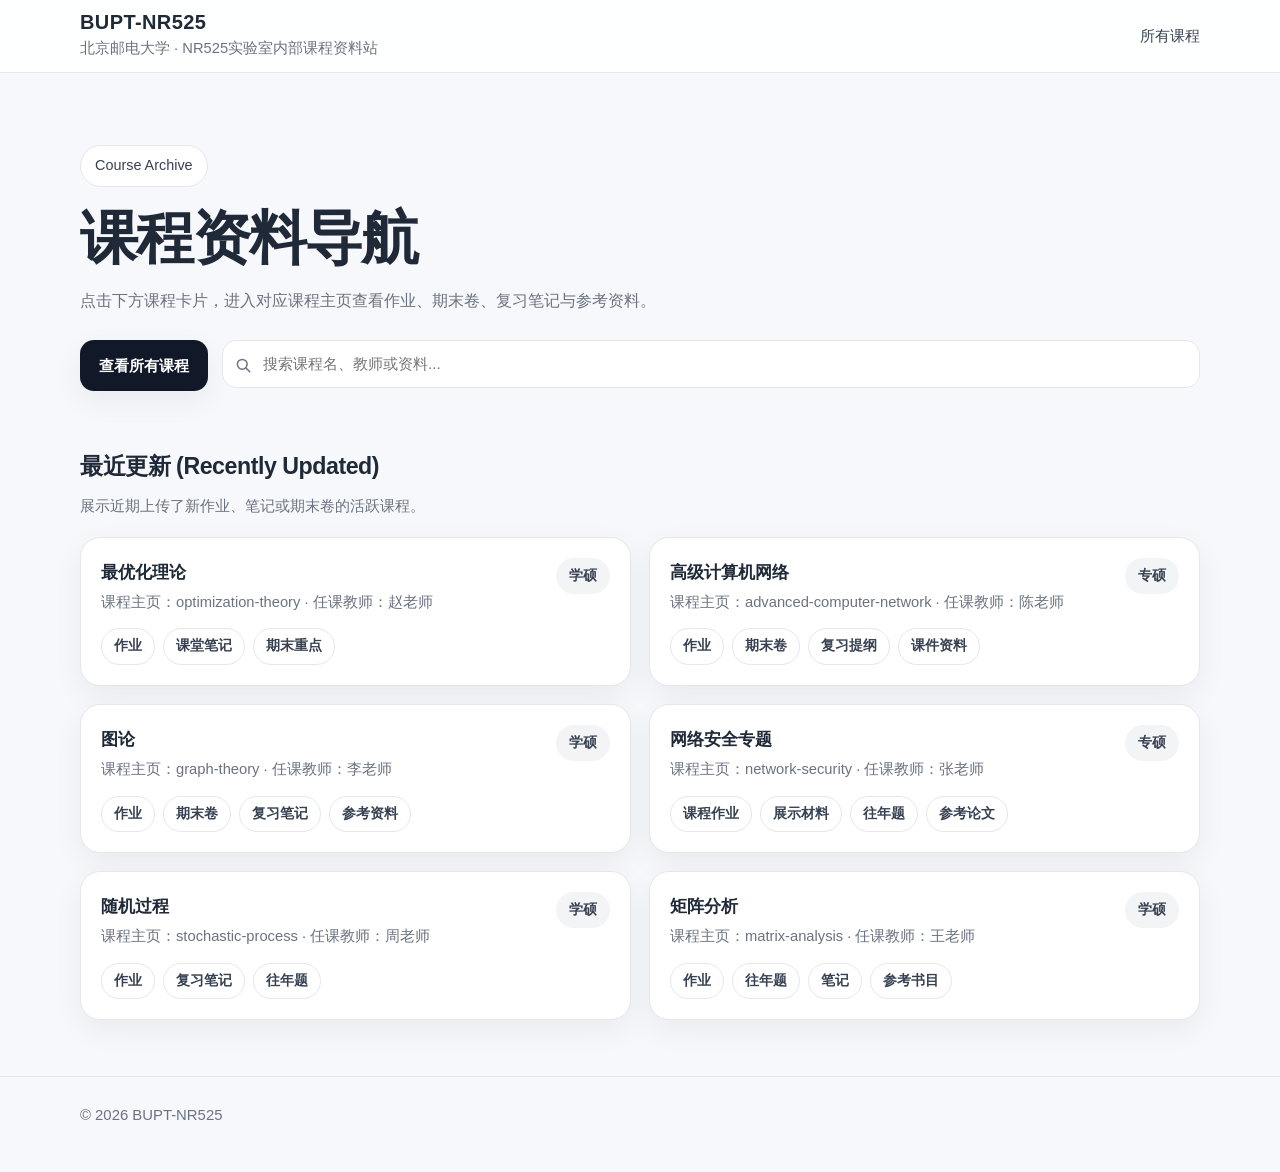
==== commit bb7d2e87: "增加课程检索，修改主页" ====
--- a/docs/index.html
+++ b/docs/index.html
@@ -3,8 +3,8 @@
 <head>
   <meta charset="UTF-8" />
   <meta name="viewport" content="width=device-width, initial-scale=1.0" />
-  <title>BUPT-NR525 | 实验室课程资料站</title>
-  <meta name="description" content="BUPT-NR525，北京邮电大学实验室课程资料站。" />
+  <title>BUPT-NR525 | 实验室内部课程资料站</title>
+  <meta name="description" content="BUPT-NR525，北京邮电大学实验室内部课程资料站。" />
   <link rel="stylesheet" href="./assets/css/style.css" />
 </head>
 <body>
@@ -12,10 +12,10 @@
     <div class="container header-inner">
       <div class="brand">
         <h1 class="brand-title">BUPT-NR525</h1>
-        <p class="brand-subtitle">北京邮电大学 · 实验室课程资料站</p>
+        <p class="brand-subtitle">北京邮电大学 · NR525实验室内部课程资料站</p>
       </div>
       <nav class="nav">
-        <a href="#courses">所有课程</a>
+        <a href="/courses">所有课程</a>
       </nav>
     </div>
   </header>
@@ -30,7 +30,21 @@
             点击下方课程卡片，进入对应课程主页查看作业、期末卷、复习笔记与参考资料。
           </p>
           <div class="hero-actions">
-            <a class="btn btn-primary" href="#courses">查看所有课程</a>
+            <a class="btn btn-primary" href="/courses">查看所有课程</a>
+            <form class="search-form" action="/courses" method="get" role="search">
+              <span class="search-icon" aria-hidden="true">
+                <svg viewBox="0 0 24 24" fill="none">
+                  <circle cx="11" cy="11" r="6.5" stroke="currentColor" stroke-width="2"></circle>
+                  <path d="M16 16L21 21" stroke="currentColor" stroke-width="2" stroke-linecap="round"></path>
+                </svg>
+              </span>
+              <input
+                type="search"
+                name="q"
+                placeholder="搜索课程名、教师或资料..."
+                aria-label="搜索课程名、教师或资料"
+              />
+            </form>
           </div>
         </div>
       </div>
@@ -39,75 +53,11 @@
     <section id="courses">
       <div class="container">
         <div class="section-heading">
-          <h3>所有课程</h3>
-          <p>点击课程卡片可进入对应课程主页。</p>
+          <h3>最近更新 (Recently Updated)</h3>
+          <p>展示近期上传了新作业、笔记或期末卷的活跃课程。</p>
         </div>
 
-        <div class="courses-grid">
-          <a class="course-card" href="./courses/graph-theory/index.html">
-            <div class="course-top">
-              <div>
-                <h5 class="course-title">图论</h5>
-                <p class="course-meta">课程主页：graph-theory</p>
-              </div>
-              <span class="tag tag-soft">学硕</span>
-            </div>
-            <div class="tags">
-              <span class="tag">作业</span>
-              <span class="tag">期末卷</span>
-              <span class="tag">复习笔记</span>
-              <span class="tag">参考资料</span>
-            </div>
-          </a>
-
-          <a class="course-card" href="./courses/matrix-analysis/index.html">
-            <div class="course-top">
-              <div>
-                <h5 class="course-title">矩阵分析</h5>
-                <p class="course-meta">课程主页：matrix-analysis</p>
-              </div>
-              <span class="tag tag-soft">学硕</span>
-            </div>
-            <div class="tags">
-              <span class="tag">作业</span>
-              <span class="tag">往年题</span>
-              <span class="tag">笔记</span>
-              <span class="tag">参考书目</span>
-            </div>
-          </a>
-
-          <a class="course-card" href="./courses/advanced-computer-network/index.html">
-            <div class="course-top">
-              <div>
-                <h5 class="course-title">高级计算机网络</h5>
-                <p class="course-meta">课程主页：advanced-computer-network</p>
-              </div>
-              <span class="tag tag-soft">专硕</span>
-            </div>
-            <div class="tags">
-              <span class="tag">作业</span>
-              <span class="tag">期末卷</span>
-              <span class="tag">复习提纲</span>
-              <span class="tag">课件资料</span>
-            </div>
-          </a>
-
-          <a class="course-card" href="./courses/network-security/index.html">
-            <div class="course-top">
-              <div>
-                <h5 class="course-title">网络安全专题</h5>
-                <p class="course-meta">课程主页：network-security</p>
-              </div>
-              <span class="tag tag-soft">专硕</span>
-            </div>
-            <div class="tags">
-              <span class="tag">课程作业</span>
-              <span class="tag">展示材料</span>
-              <span class="tag">往年题</span>
-              <span class="tag">参考论文</span>
-            </div>
-          </a>
-        </div>
+        <div class="courses-grid" id="recent-courses"></div>
       </div>
     </section>
   </main>
@@ -115,5 +65,33 @@
   <footer class="footer">
     <div class="container">© 2026 BUPT-NR525</div>
   </footer>
+
+  <script src="./assets/js/courses-data.js"></script>
+  <script>
+    const recentCourses = [...window.coursesList]
+      .sort((a, b) => new Date(b.lastUpdated) - new Date(a.lastUpdated))
+      .slice(0, 6);
+
+    const recentContainer = document.getElementById("recent-courses");
+
+    recentContainer.innerHTML = recentCourses
+      .map(
+        (course) => `
+      <a class="course-card" href="./courses/${course.slug}/index.html">
+        <div class="course-top">
+          <div>
+            <h5 class="course-title">${course.name}</h5>
+            <p class="course-meta">课程主页：${course.slug} · 任课教师：${course.teacher}</p>
+          </div>
+          <span class="tag tag-soft">${course.level}</span>
+        </div>
+        <div class="tags">
+          ${course.tags.map((tag) => `<span class="tag">${tag}</span>`).join("")}
+        </div>
+      </a>
+    `
+      )
+      .join("");
+  </script>
 </body>
-</html>
+</html>
--- a/docs/assets/css/style.css
+++ b/docs/assets/css/style.css
@@ -143,6 +143,59 @@
   margin-top: 26px;
 }
 
+.search-form {
+  position: relative;
+  width: min(420px, 100%);
+  flex: 1 1 320px;
+}
+
+.search-form-full {
+  width: 100%;
+  max-width: 720px;
+}
+
+.search-icon {
+  position: absolute;
+  left: 12px;
+  top: 50%;
+  transform: translateY(-50%);
+  color: #6b7280;
+  width: 18px;
+  height: 18px;
+  pointer-events: none;
+}
+
+.search-icon svg {
+  width: 100%;
+  height: 100%;
+}
+
+.search-form input {
+  width: 100%;
+  height: 48px;
+  border: 1px solid var(--line);
+  border-radius: 14px;
+  background: #fff;
+  color: var(--text);
+  padding: 0 14px 0 40px;
+  font-size: 0.95rem;
+  outline: none;
+  transition: border-color 0.2s ease, box-shadow 0.2s ease;
+}
+
+.search-form input:focus {
+  border-color: #9ca3af;
+  box-shadow: 0 0 0 3px rgba(17, 24, 39, 0.08);
+}
+
+.search-panel {
+  margin-top: 24px;
+}
+
+.empty-state {
+  margin-top: 18px;
+}
+
 .btn,
 .item-link {
   display: inline-flex;
@@ -338,6 +391,11 @@
   .hero {
     padding-top: 56px;
   }
+
+  .search-form {
+    flex-basis: 100%;
+    width: 100%;
+  }
 }
 
 @media (max-width: 720px) {
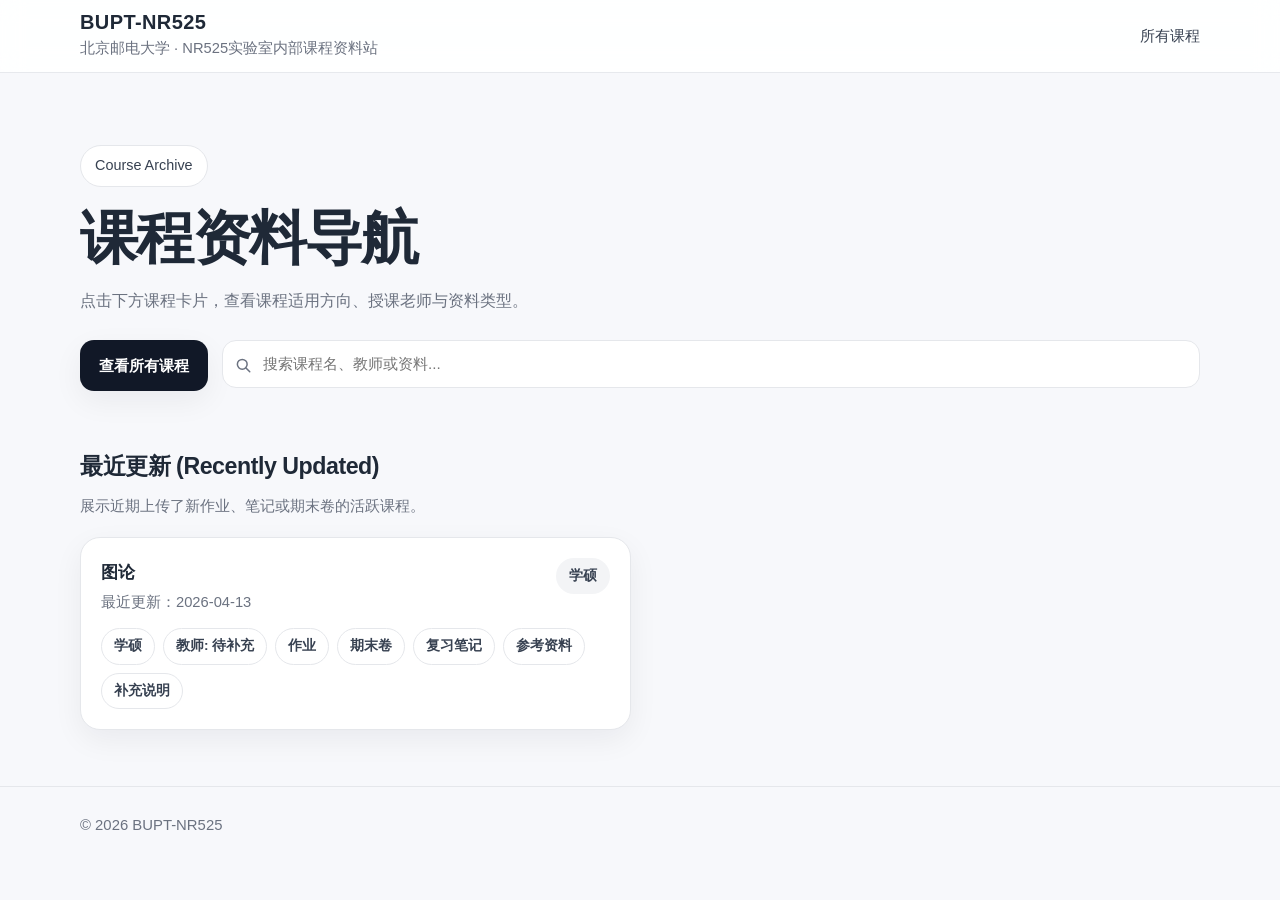
==== commit 57a9e8bb: "增加课程属性" ====
--- a/docs/index.html
+++ b/docs/index.html
@@ -26,9 +26,7 @@
         <div>
           <span class="badge">Course Archive</span>
           <h2>课程资料导航</h2>
-          <p>
-            点击下方课程卡片，进入对应课程主页查看作业、期末卷、复习笔记与参考资料。
-          </p>
+          <p>点击下方课程卡片，查看课程适用方向、授课老师与资料类型。</p>
           <div class="hero-actions">
             <a class="btn btn-primary" href="/courses">查看所有课程</a>
             <form class="search-form" action="/courses" method="get" role="search">
@@ -68,30 +66,35 @@
 
   <script src="./assets/js/courses-data.js"></script>
   <script>
+    function renderCourseCard(course) {
+      const tags = [
+        ...(course.programs || []),
+        ...((course.teachers || []).map((teacher) => `教师: ${teacher}`)),
+        ...(course.resources || [])
+      ];
+
+      return `
+        <article class="course-card">
+          <div class="course-top">
+            <div>
+              <h5 class="course-title">${course.name}</h5>
+              <p class="course-meta">最近更新：${course.lastUpdated}</p>
+            </div>
+            <span class="tag tag-soft">${(course.programs || []).join("/") || "未标注"}</span>
+          </div>
+          <div class="tags">
+            ${tags.map((tag) => `<span class="tag">${tag}</span>`).join("")}
+          </div>
+        </article>
+      `;
+    }
+
     const recentCourses = [...window.coursesList]
       .sort((a, b) => new Date(b.lastUpdated) - new Date(a.lastUpdated))
       .slice(0, 6);
 
     const recentContainer = document.getElementById("recent-courses");
-
-    recentContainer.innerHTML = recentCourses
-      .map(
-        (course) => `
-      <a class="course-card" href="./courses/${course.slug}/index.html">
-        <div class="course-top">
-          <div>
-            <h5 class="course-title">${course.name}</h5>
-            <p class="course-meta">课程主页：${course.slug} · 任课教师：${course.teacher}</p>
-          </div>
-          <span class="tag tag-soft">${course.level}</span>
-        </div>
-        <div class="tags">
-          ${course.tags.map((tag) => `<span class="tag">${tag}</span>`).join("")}
-        </div>
-      </a>
-    `
-      )
-      .join("");
+    recentContainer.innerHTML = recentCourses.map(renderCourseCard).join("");
   </script>
 </body>
 </html>
